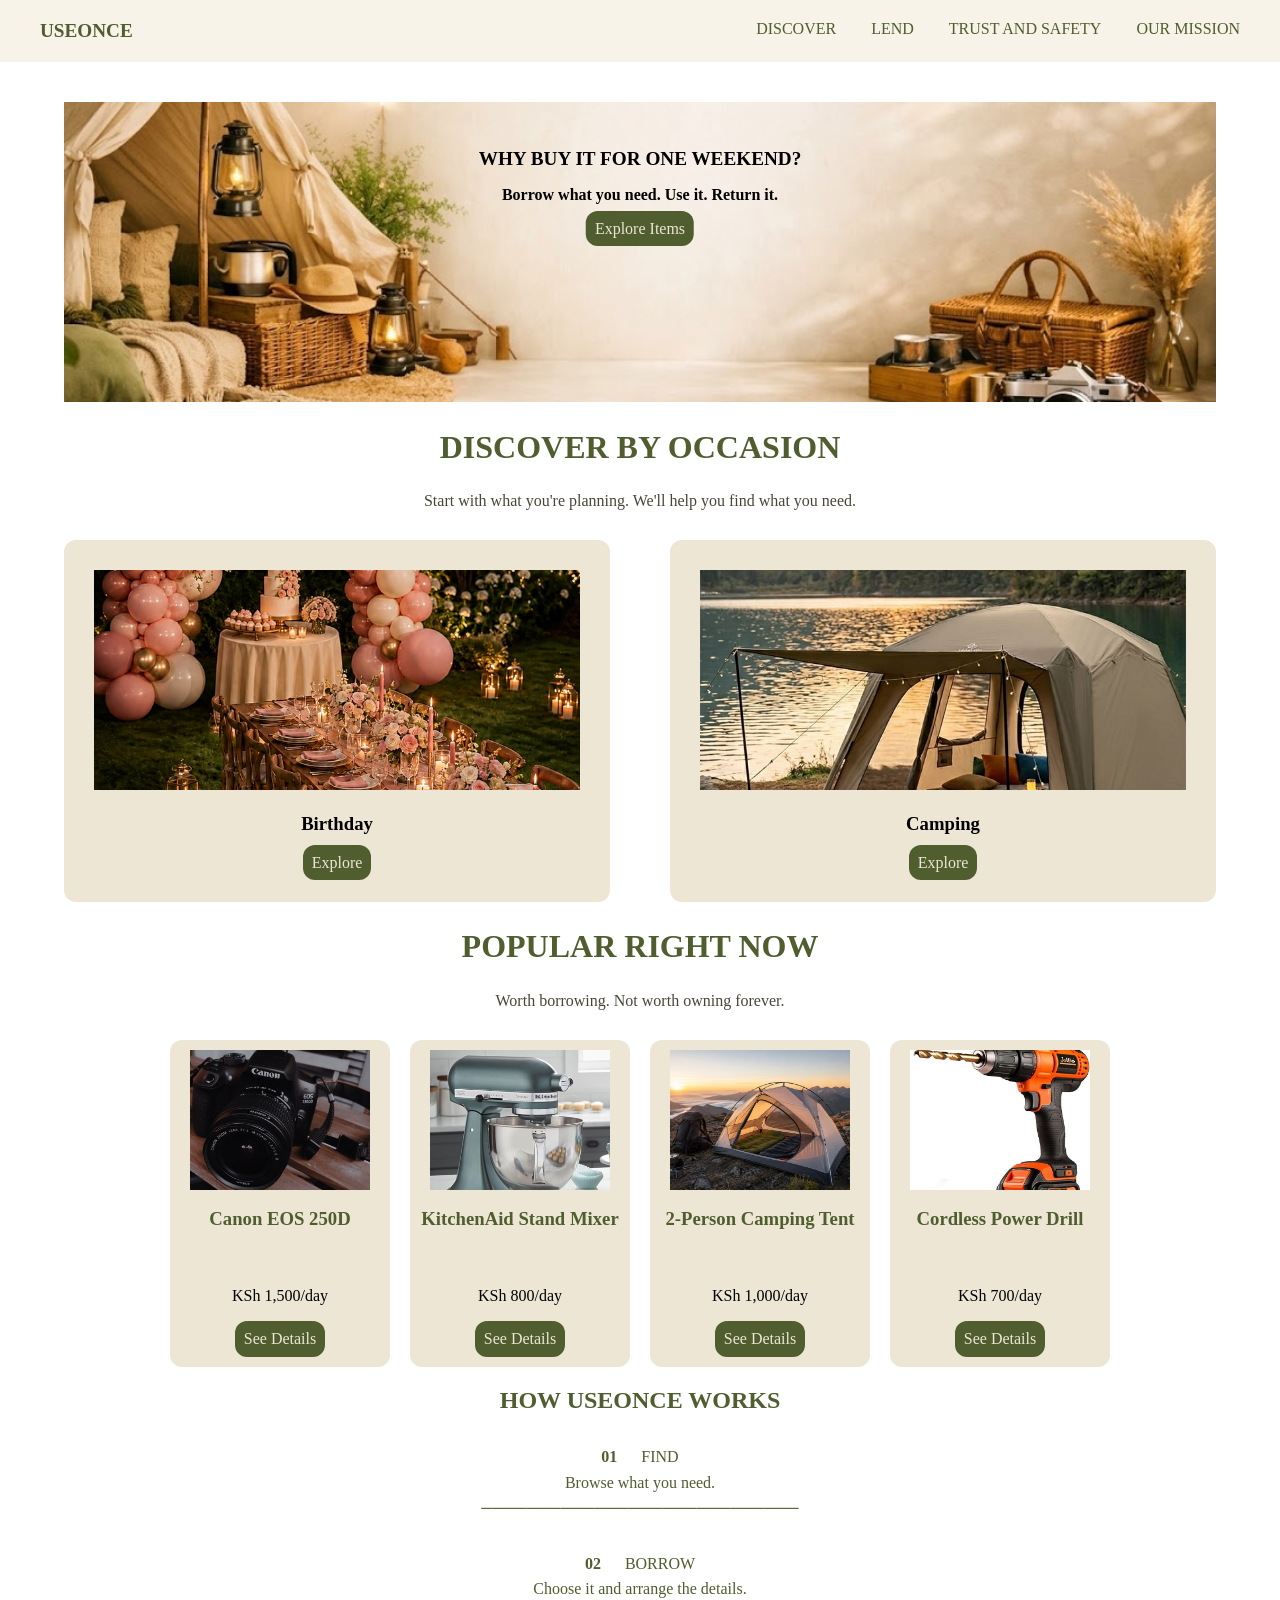
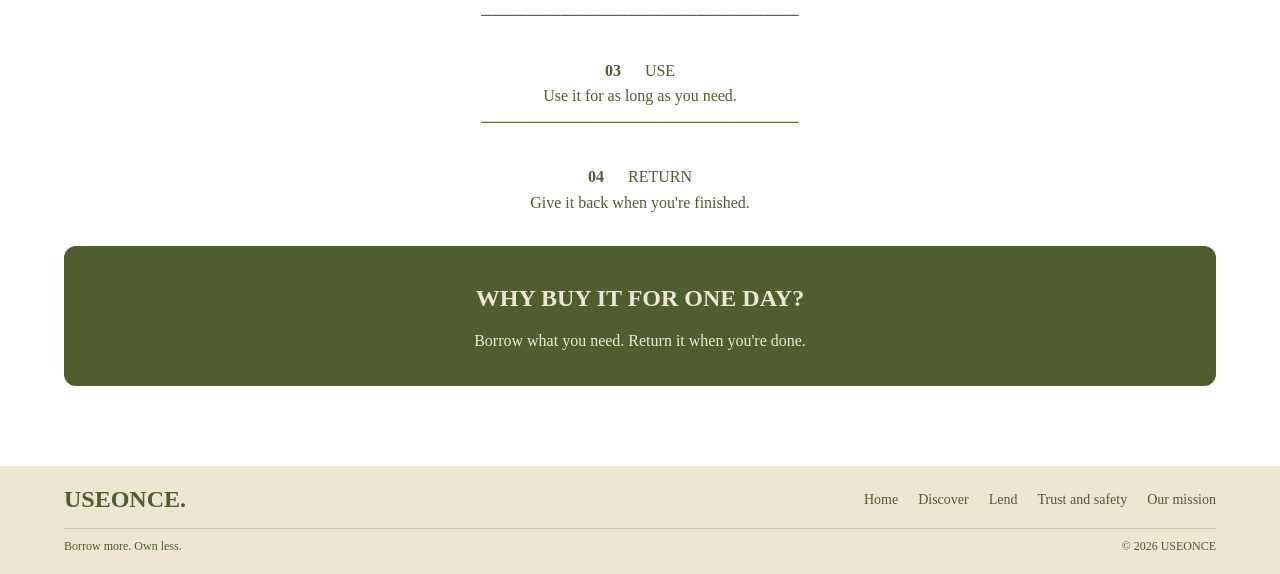
==== index.html @ 080c3a94 "Save my changes" ====
<!doctype html>
<html lang="en">
  <head>
    <meta charset="UTF-8" />
    <meta name="viewport" content="width=device-width, initial-scale=1.0" />
    <title>USEONCE</title>
    <link rel="stylesheet" href="style.css" />
  </head>

  <body>
    <header>
      <nav>
        <ul>
          <li class="useonce"><a href="index.html">USEONCE</a></li>
          <li><a href="explore.html">DISCOVER</a></li>
          <li><a href="list-item.html">LEND</a></li>
          <li><a href="Trust-and-safety.html">TRUST AND SAFETY</a></li>
          <li><a href="Our-mission.html">OUR MISSION</a></li>
        </ul>
      </nav>
    </header>

    <main>
      <section class="Hero">
        <img
          class="hero-image"
          src="images/final.jpg"
          alt="Items people can borrow instead of buying"
        />

        <div class="hero-content">
          <h2 class="imgone">WHY BUY IT FOR ONE WEEKEND?</h2>
          <p class="imgone">Borrow what you need. Use it. Return it.</p>
         <a class="jk" href="explore.html">Explore Items</a>
        </div>
      </section>

      <h2 class="h2">DISCOVER BY OCCASION</h2>
      <p class="p">
        Start with what you're planning. We'll help you find what you need.
      </p>

      <div class="occasions-grid">
        <div>
          <img src="images/birthday.jpg" alt="A birthday setup" />
          <h3>Birthday</h3>
          <a class="cv" href="item-details.html#celebration">Explore</a>
        </div>

        <div>
          <img src="images/camping.jpg" alt="Camping equipment" />
          <h3>Camping</h3>
         <a class="fg" href="item-details.html#outdoor">Explore</a>
        </div>
      </div>

      <section class="popular">
        <h2 class="h2">POPULAR RIGHT NOW</h2>
        <p class="p">Worth borrowing. Not worth owning forever.</p>

        <div class="popular-grid">
          <div class="popular-card">
            <img src="images/1.jpg" alt="A camera" />
            <h3>Canon EOS 250D</h3>
            <p class="price">KSh 1,500/day</p>
      
           <a class="q" href="item-details.html#canon">See Details</a>
          </div>

          <div class="popular-card">
            <img src="images/2.jpg" alt="A stand mixer" />
            <h3>KitchenAid Stand Mixer</h3>
            <p class="price">KSh 800/day</p>
           
           <a class="q" href="item-details.html#mixer"> See Details</a>
          </div>

          <div class="popular-card">
            <img src="images/3.jpg" alt="A camping tent" />
            <h3>2-Person Camping Tent</h3>
            <p class="price">KSh 1,000/day</p>
          
            <a class="q" href="item-details.html#tent">See Details</a>
          </div>

          <div class="popular-card">
            <img src="images/4.jpg" alt="A cordless power drill" />
            <h3>Cordless Power Drill</h3>
            <p class="price">KSh 700/day</p>
         
            <a class="q" href="item-details.html#drill">See Details</a>
          </div>
        </div>
      </section>

      <div class="howitworks">
        <h2>HOW USEONCE WORKS</h2>

        <p>
          <span>01</span> FIND<br />
          Browse what you need.<br />
          ────────────────────────────
        </p>

        <p>
          <span>02</span> BORROW<br />
          Choose it and arrange the details.<br />
          ────────────────────────────
        </p>

        <p>
          <span>03</span> USE<br />
          Use it for as long as you need.<br />
          ────────────────────────────
        </p>

        <p>
          <span>04</span> RETURN<br />
          Give it back when you're finished.
        </p>
      </div>

      <div class="CTA">
        <h2>WHY BUY IT FOR ONE DAY?</h2>
        <p>Borrow what you need. Return it when you're done.</p>
        
      </div>
    </main>

    <footer>
      <div class="footer-top">
        <h2>USEONCE.</h2>

        <nav>
          <a href="index.html">Home</a>
          <a href="explore.html">Discover</a>
          <a href="list-item.html">Lend</a>
          <a href="Trust-and-safety.html">Trust and safety</a>
          <a href="Our-mission.html">Our mission</a>
        </nav>
      </div>

      <div class="footer-bottom">
        <p>Borrow more. Own less.</p>
        <p>© 2026 USEONCE</p>
      </div>
    </footer>
  </body>
</html>
---- style.css ----
body {
  margin: 0;
}
ul {
  margin: 0;
  padding: 0;
  display: flex;
  gap: 35px;
  padding: 20px 40px;
  justify-content: center;
}
li {
  list-style: none;
  
}
.useonce {
  font-family: Georgia, "Times New Roman", Times, serif;
  font-weight: bold;
  font-size: larger;
  margin-right: auto;
}
.useonce a {
  color: #4f5d2f;
}
ul li a {
  text-decoration: none;
  color: #4f5d2f;
}
ul {
  background-color: #f7f3e8;
  border: #ede6d5;
}
.Hero {
  position: relative;
}
.hero-content {
  position: absolute;
  top: 30px;
  left: 50%;
  transform: translateX(-50%);
  text-align: center;
}
.hero-content h2 {
  font-size: larger;
  font-family: Georgia, "Times New Roman", Times, serif;
  text-align: center;
  color: #4f5d2f;
}
.hero-content p {
  color: #4a4538;
}
.hero-content button {
  background-color: #4f5d2f;
  color: #f7f3e8;
  padding: 10px;
  border-radius: 20px;
}
.hero-content button:hover {
  background-color: #3f4a25;
  transition: 0.3s;
}
.occasions-grid {
  display: grid;
  grid-template-columns: 1fr 1fr ;
  gap: 60px;
}
.occasions-grid div {
  background-color: #ede6d5;
  padding: 30px;
  text-align: center;
  border-radius: 12px;
}
.occasions-grid img {
  width: 100%;
  height: 220px;
  object-fit: cover;
}
.occasions-grid button {
  padding: 10px 18px;
  border-radius: 20px;
  background-color: #4f5d2f;
  color: #f7f3e8;
}
.h2 {
  color: #4f5d2f;
  font-family: Georgia, serif;
  font-size: 32px;
  text-align: center;
}
.p {
  color: #4a4538;
  font-size: 16px;
  margin-bottom: 30px;
  text-align: center;
}

.popular-card {
  width: 220px;
  height: auto;
  background-color: #ede6d5;
  border-radius: 12px;
  display: flex;
  flex-direction: column;
  align-items: center;
  padding: 10px;
}

.popular-card img {
  width: 180px;
  height: 140px;
  object-fit: cover;
  flex-shrink: 0;
}


.popular-grid {
  display: flex;
  flex-direction: row;
  align-items: center;
  gap: 20px;
}
.popular h3 {
  font-family: Georgia, "Times New Roman", Times, serif;
  font-weight: bold;
  color: #4f5d2f;
  text-align: center;
}
.price {
  text-align: center;
  color: brown;
}
.star {
  color: #4f5d2f;
  font-size: 14px;
  font-weight: bold;
  text-align: center;
}
.save {
  color: #4f5d2f;
  font-size: 18px;
  font-weight: bold;
  text-align: center;
}
.button {
  background-color: #4f5d2f;
  color: #f7f3e8;
  font-size: 16px;
  font-weight: bold;
  border: none;
  border-radius: 20px;
  padding: 8px 20px;
  text-align: center;
  margin-top: auto;
  margin-bottom: 15px;
}
.button {
  color: #ede6d5;
  text-decoration: none;
}
.button2 {
  background-color: #ede6d5;
  color: #4f5d2f;
  padding: 9px;
  border-radius: 12px;
  text-decoration: none;
}
button:hover {
  background-color: #3f4a25;
  transition: 0.3s;
}
.howitworks {
  text-align: center;
  color: #4f1622;
}
.howitworks span {
  margin-right: 20px;
  font-weight: bold;
}
.howitworks p {
  margin: 30px 0;
  line-height: 1.6;
}
.CTA {
  background-color: #4f1622;
  color: #ede6d5;
  width: 100%;
  text-align: center;
  border-radius: 12px;
  padding: 20px 20px;
}
.CTA button {
  background-color: #ede6d5;
  color: #4f1622;
  border-radius: 12px;
  padding: 10px 10px;
  border: 2px solid #ede6d5;
}
.CTA button:hover {
  background-color: #4f1622;
  color: #ede6d5;
  border: 2px solid #ede6d5;
}

footer {
  background-color: #ede6d5;
  color: #4f5d2f;
  padding: 20px 5%;
  margin-top: 40px;
}

.footer-top {
  display: flex;
  justify-content: space-between;
  align-items: center;
  gap: 20px;
}

.footer-top h2 {
  font-family: Georgia, serif;
  font-size: 24px;
  margin: 0;
}

.footer-top nav {
  display: flex;
  gap: 20px;
  flex-wrap: wrap;
}

.footer-top a {
  color: #4f5d2f;
  text-decoration: none;
  font-size: 14px;
  transition: color 0.3s ease;
}

.footer-top a:hover {
  color: #7a8750;
}

.footer-bottom {
  display: flex;
  justify-content: space-between;
  align-items: center;
  border-top: 1px solid #c8c4b3;
  margin-top: 15px;
  padding-top: 10px;
  gap: 10px;
}

.footer-bottom p {
  font-size: 12px;
  margin: 0;
}

.explore-navbar {
  display: flex;
  flex-direction: row;
  background-color: #ead5d9;
  color: #4f5d2f;
  padding: 0;
  text-decoration: none;
  justify-content: space-between;
  gap: 20px;
  padding-inline: 50px;
  padding-block: 20px;
}

.filter-row {
  display: flex;
  align-items: center;
  gap: 40px;
  margin-block: 20px;
}

.filter-row select {
  padding: 10px 14px;
  background-color: #ead5d9;
  color: #4f1622;
  border: 1px solid #4f5d2f;
  border-radius: 8px;
  font-family: inherit;
  cursor: pointer;
}

.filter-row select {
  padding: 10px 14px;
  background-color: #ead5d9;
  color: #4f1622;
  border: 1px solid #4f5d2f;
  border-radius: 8px;
  font-family: inherit;
  cursor: pointer;
}

.filter-row {
  display: flex;
  justify-content: center;
  align-items: center;
  gap: 40px;
  width: 100%;
  margin: 20px auto;
}

.filter-row select {
  margin: 0;
}

.grp {
  display: flex;
  gap: 15px;
}
.h1-explore {
  font-family: sans-serif;
  font-weight: bold;
  color: #4f1622;
  text-align: center;
}
.h3-explore {
  text-align: center;
}

.grid {
  display: grid;
  grid-template-columns: repeat(3, 1fr);
  gap: 24px;
  width: 90%;
}
.grid img {
  width: 100%;
  height: 240px;
  object-fit: cover;
}
.grid > div {
  background: rgba(248, 241, 242, 0.75);
  backdrop-filter: blur(12px);
  border: 1px solid rgba(190, 140, 150, 0.3);
  border-radius: 16px;
  padding: 12px;
}
.lend {
  display: grid;
  grid-template-columns: 1fr 1fr;
  align-items: center;
  gap: 40px;
}
.lend img {
  width: 100%;
  max-width: 100%;
  animation-name: float;
  animation-duration: 3s;
  animation-timing-function: ease-in-out;
  animation-iteration-count: infinite;
}
main {
  padding: 40px 60px;
}
main {
  width: 90%;
  max-width: 1400px;
  margin: 0 auto;
  padding: 40px 0;
}
.why-lend {
  text-align: center;
  padding-top: 60px;
  padding-bottom: 60px;
}
.why-lend h2 {
  font-family: Georgia, "Times New Roman", Times, serif;
  color: #4f5d2f;
}
.benefits {
  display: grid;
  grid-template-columns: 1fr 1fr 1fr;
  gap: 25px;
  margin-top: 35px;
}
.benefit-card {
  background-color: #ede6d5;
  padding: 30px;
  border-radius: 12px;
  transition:
    transform 0.3s ease,
    box-shadow 0.3s ease;
}
.benefit-card h3 {
  color: #4f5d2f;
}
.main {
  text-align: center;
}
.main h1 {
  color: #4f5d2f;
}
.main button {
  background-color: #4f5d2f;
  color: #ede6d5;
  padding: 9px;
  border-radius: 12px;
}
.main button:hover {
  background-color: #ede6d5;
  color: #4f5d2f;
}
@keyframes float {
  0% {
    transform: translateY(0);
  }
  50% {
    transform: translateY(-10px);
  }
  100% {
    transform: translateY(0);
  }
}
.benefit-card:hover {
  transform: translateY(-6px);
  box-shadow: 0 8px 20px rgba(0, 0, 0, 0.1);
}
.lendcta {
  background-color: #4f5d2f;
  color: #ede6d5;
  text-align: center;
  border-radius: 12px;
  margin-top: 40px;
  padding-bottom: 50px;
  padding-top: 50px;
}
.lendcta button {
  background-color: #ede6d5;
  color: #4f5d2f;
  border-radius: 12px;
  padding: 10px;
}
header {
  margin: 0;
  padding: 0;
}
.trust {
  display: flex;
}
.tns {
  font-family: Georgia, "Times New Roman", Times, serif;
  color: #4f5d2f;
  font-weight: bold;
  gap: 50px;
}
.tns-image {
  gap: 50px;
  margin-left: auto;
}
.para {
  width: 300px;
  margin: 0 auto;
  text-align: center;
}
.trust {
  border-bottom: 1px solid #d8d0bc;
  padding: 40px;
}
.intro {
  display: flex;
  grid-template-columns: 1fr 1fr;
  margin: 40px;
  gap: 50px;
}
.info {
  font-family: Georgia, "Times New Roman", Times, serif;
  color: #4f5d2f;
}
.intro img {
  width: 500px;
}
.intro {
  border-bottom: 1px solid #d8d0bc;
  padding: 40px 0;
}
.essential {
  display: flex;
  grid-template-columns: 1fr 1fr;
  border-bottom: 1px solid #d8d0bc;
  padding: 40px 0;
}
.essential img {
  width: 500px;
}
.ess {
  color: #4f5d2f;
}
.find img {
  width: 500px;
}
.find {
  display: flex;
  gap: 50px;
  font-family: Georgia, "Times New Roman", Times, serif;
  color: #4f5d2f;
}
.find {
  border-bottom: 1px solid #d8d0bc;
  padding: 40px 0;
}
.explore {
  font-family: Georgia, "Times New Roman", Times, serif;
  color: #4f5d2f;
  text-align: center;
}
.explore button {
  background-color: #4f5d2f;
  color: #ede6d5;
  padding: 15px;
  border-radius: 12px;
}
.kits {
  color: #4f5d2f;
}
.plans {
  display: flex;
  grid-template-columns: 1fr 1fr;
}
.kit1 img {
  width: 500px;
  height: 500px;
}
.kit2 img {
  width: 500px;
  height: 500px;
}
.kit1 {
  padding: 50px;
  color: #3f4a25;
}

.kit2 {
  padding: 50px;
  color: #3f4a25;
}
.kit1 a {
  color: #4f1622;
  font-weight: bolder;
  font-size: larger;
  text-decoration: none;
}
.kit2 a {
  color: #4f1622;
  font-weight: bolder;
  font-size: larger;
  text-decoration: none;
}
.kit1 a:hover {
  color: #7a8750;
}
.kit2 a:hover {
  color: #7a8750;
}
.birthday {
  display: flex;
}
.birthday img {
  width: 500px;
}
.bday-image {
  padding: 60px;
}
.bday {
  padding: 60px;
  color: #4f5d2f;
}
.bday-info {
  border: none;
  border-top: 1px solid #d8d0bc;
  margin: 20px 0;
}
.kit-items {
  display: grid;
  grid-template-columns: 1fr 1fr;
  gap: 12px;
}
.kit-card {
  padding: 20px;
  background-color: #ede6d5;
  border-radius: 12px;
  border-color: #4f5d2f;
}
.kit-card {
  border-bottom: 1px solid #4f5d2f;
  padding: 12px 0;
  text-align: center;
}
.s {
  text-align: center;
  color: #4f5d2f;
}
.s button {
  padding: 12px;
  background-color: #4f5d2f;
  color: #ede6d5;
  border-radius: 12px;
}
.s a {
  text-decoration: none;
  font-family: Georgia, "Times New Roman", Times, serif;
  font-weight: bolder;
  color: #4f5d2f;
}
.items {
  display: grid;
  grid-template-columns: 1fr 1fr;
  text-align: center;
  font-family: Georgia, "Times New Roman", Times, serif;
  font-weight: bolder;
  color: #4f5d2f;
}
.a {
  background-color: #ede6d5;
}
.b {
  background-color: #ede6d5;
}
.c {
  background-color: #ede6d5;
}
.d {
  background-color: #ede6d5;
}

.items img {
  width: 100%;
  height: 220px;
  object-fit: contain;
}

.a,
.b,
.c,
.d {
  background-color: #ede6d5;
  padding: 20px;
  border-radius: 12px;
  border: 1px solid #d8d0bc;
}
.items {
  margin: 60px;
  gap: 20px;
}
.a a {
  text-decoration: none;
  font-weight: bolder;
  color: #4f1622;
}
.b a {
  text-decoration: none;
  font-weight: bolder;
  color: #4f1622;
}
.c a {
  text-decoration: none;
  font-weight: bolder;
  color: #4f1622;
}
.d a {
  text-decoration: none;
  font-weight: bolder;
  color: #4f1622;
}
.plans img {
  width: 100%;
  height: 220px;
  object-fit: contain;
}
.plans {
  gap: 100px;
}

.plans {
  display: grid;
  grid-template-columns: 1fr 1fr;
  gap: 25px;
  text-align: center;
}

.plans img {
  width: 100%;
  height: 250px;
  object-fit: contain;
}

.kit1,
.kit2 {
  background-color: #ede6d5;
  padding: 20px;
  border-radius: 12px;
  border: 1px solid #d8d0bc;
}
.item-grid {
  display: grid;
  grid-template-columns: 1fr;
  gap: 20px;
}

.canon,
.mixer,
.tent,
.drill {
  display: flex;
  align-items: center;
  gap: 10px;
  background-color: #ede6d5;
  padding: 15px;
}

.mixer,
.drill {
  flex-direction: row-reverse;
}

.item-grid img {
  width: 40%;
  height: 150px;
  object-fit: contain;
}
.tick {
  text-align: center;
  color: #4f5d2f;
  padding: 60px;
}
.fa-check {
  font-size: 40px;
}
.cardd {
  background-color: beige;
  text-align: center;
  color: #4f5d2f;
  padding: 12px;
  border-radius: 12px;
}
.back {
  padding: 25px;
  text-align: center;
  font-family: Georgia, "Times New Roman", Times, serif;
  font-weight: bolder;
}
.back a {
  text-decoration: none;
  color: #4f5d2f;
}
.mission {
  background-color: #e8e9d9;
  border-radius: 15px;
  padding: 40px 30px;
  text-align: center;
  color: #3f4a25;
}
.pics {
  display: flex;
  align-items: center;
  gap: 20px;
  margin: 25px 0;
}

.pics img {
  width: 100%;
  height: 220px;
  object-fit: cover;
  border-radius: 12px;
  flex: 1;
}
.r {
  text-align: center;
  color: #4f5d2f;
}
.story {
  padding: 12px;
  font-size: larger;
  font-family: Georgia, "Times New Roman", Times, serif;
  color: #4f5d2f;
  text-align: center;
  font-weight: bolder;
} .form {text-align: center; color: #4f5d2f;}
.form-container {max-width: 700px; background-color: #F5F0E5; padding: 30px; border: 1px solid #D8D0BC; border-radius: 16px; justify-content: center; width: 100%; margin: 30px auto;} 

.form-group {
  display: flex;
  flex-direction: column;
  gap: 8px;
  margin-bottom: 22px;
}
.form-group label {
  color: #4F5D2F;
}

* {
  box-sizing: border-box;
}

img {
  max-width: 100%;
  height: auto;
}

@media (max-width: 768px) {
  body {
    padding: 10px;
  }
}
.imgone {font-weight: bolder; padding: 0; color: black; }
.imgone {
  color: black !important;
}
.howitworks {color: #4F5D2F;}
.price {color: black;}
.CTA {background-color: #4f5d2f;}

.popular-grid {
  display: grid;
  grid-template-columns: repeat(4, 220px);
  justify-content: center;
  gap: 20px;
  align-items: stretch;
}

.popular-card {
  width: 220px;
  box-sizing: border-box;
  height: 100%;
}

.popular-card h3 {
  min-height: 44px;
  text-align: center;
}

.popular-card .button {
  margin-top: auto;
}
.occasions-grid {justify-content: center;}
.jk {text-decoration: none; background-color: #4f5d2f; color: #ede6d5; padding: 9px; border-radius: 12px;}
.cv {text-decoration: none; background-color: #4f5d2f; color: #ede6d5; padding: 9px; border-radius: 12px;}
.fg {text-decoration: none; background-color: #4f5d2f; color: #ede6d5; padding: 9px; border-radius: 12px;}
.q {text-decoration: none; background-color: #4F5D2F; color:#ede6d5 ; padding: 9px; border-radius: 12px;}
```css
@media (max-width: 768px) {
  main {
    width: 100%;
  }

  .popular-grid {
    grid-template-columns: 1fr 1fr;
    gap: 12px;
  }

  .popular-card {
    width: 100%;
  }

  .occasions-grid,
  .benefits,
  .plans,
  .items,
  .kit-items {
    grid-template-columns: 1fr;
  }

  .lend,
  .intro,
  .essential,
  .find,
  .birthday {
    flex-direction: column;
  }

  .intro img,
  .essential img,
  .find img,
  .kit1 img,
  .kit2 img,
  .birthday img {
    width: 100%;
  }

  .kit1,
  .kit2 {
    padding: 15px;
  }

  .items {
    margin: 15px 0;
  }

  .footer-top,
  .footer-bottom {
    flex-direction: column;
    align-items: flex-start;
  }

  ul,
  .explore-navbar {
    flex-wrap: wrap;
    justify-content: center;
    gap: 12px;
    padding: 15px 10px;
  }

  .useonce {
    width: 100%;
    text-align: center;
    margin-right: 0;
  }

  .Hero img {
    width: 100%;
    height: 300px;
    object-fit: cover;
  }

  .hero-content {
    top: 50%;
    left: 50%;
    width: 90%;
    transform: translate(-50%, -50%);
  }

  .hero-content h2 {
    font-size: 22px;
  }

  .hero-content p {
    font-size: 14px;
  }

  .hero-content button {
    padding: 8px 12px;
  }
}
.hero-image { width: 100%;
  height: 300px;
  object-fit: cover;
  display: block;
object-fit: contain;}

@media (max-width: 768px) {
  main {
    width: 100%;
  }

  .popular-grid {
    grid-template-columns: 1fr 1fr;
    gap: 12px;
  }

  .popular-card {
    width: 100%;
  }

  .occasions-grid,
  .benefits,
  .plans,
  .items,
  .kit-items {
    grid-template-columns: 1fr;
  }

  .lend,
  .intro,
  .essential,
  .find,
  .birthday {
    flex-direction: column;
  }

  .intro img,
  .essential img,
  .find img,
  .kit1 img,
  .kit2 img,
  .birthday img {
    width: 100%;
  }

  .kit1,
  .kit2 {
    padding: 15px;
  }

  .items {
    margin: 15px 0;
  }

  .footer-top,
  .footer-bottom {
    flex-direction: column;
    align-items: flex-start;
  }

  ul,
  .explore-navbar {
    flex-wrap: wrap;
    justify-content: center;
    gap: 12px;
    padding: 15px 10px;
  }

  .useonce {
    width: 100%;
    text-align: center;
    margin-right: 0;
  }

  .Hero img {
    width: 100%;
    height: 300px;
    object-fit: cover;
  }

  .hero-content {
    top: 50%;
    left: 50%;
    width: 90%;
    transform: translate(-50%, -50%);
  }

  .hero-content h2 {
    font-size: 22px;
  }

  .hero-content p {
    font-size: 14px;
  }

  .hero-content button {
    padding: 8px 12px;
  } .Hero img {
  height: 300px;
}
} .Hero img {
  width: 100%;
  height: 300px;
  object-fit: cover;
  display: block;
}
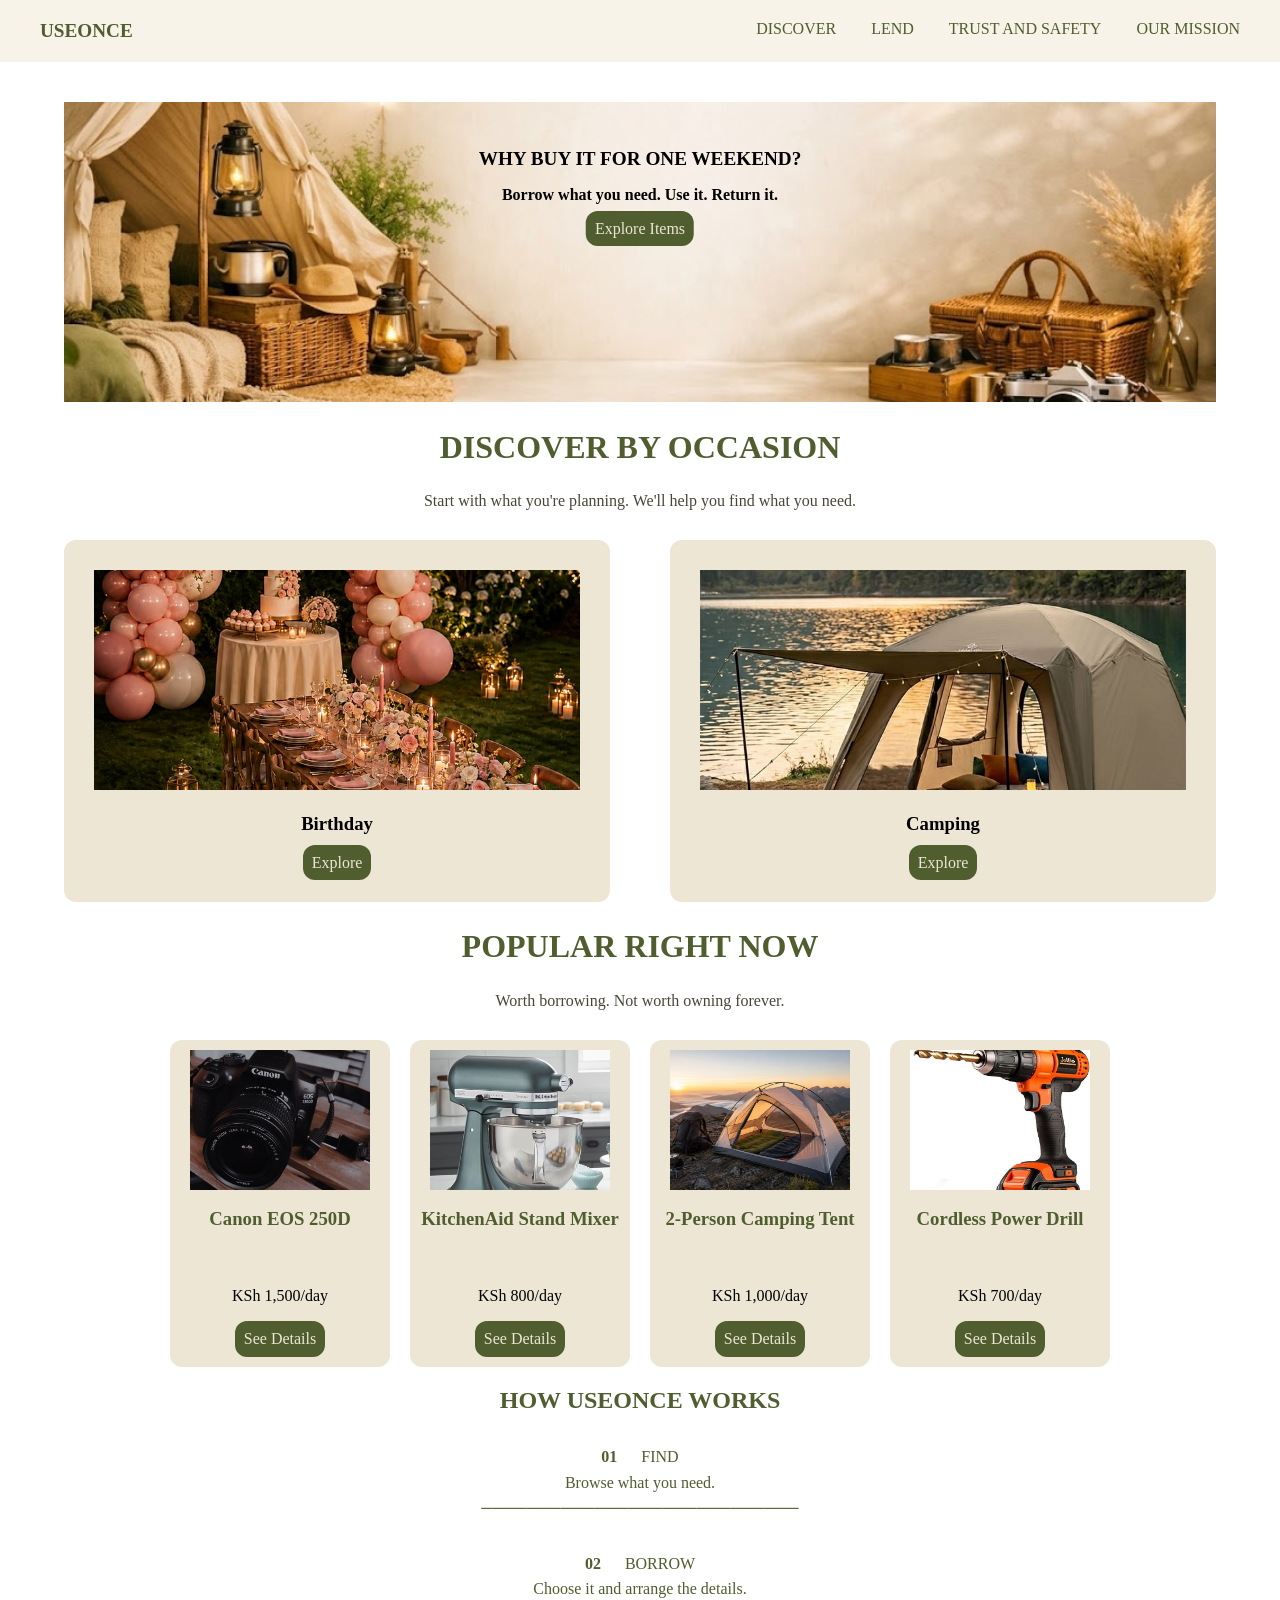
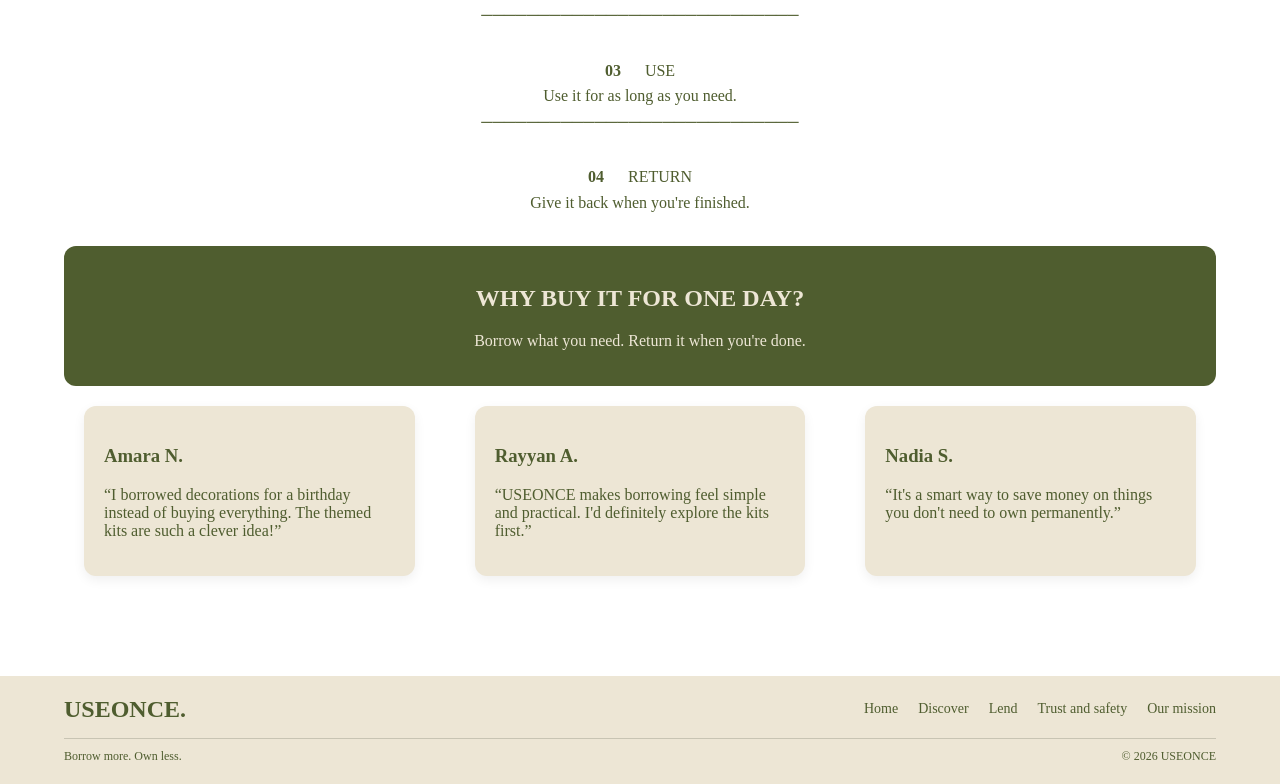
==== commit 9ce166bf: "Add my testimonials" ====
--- a/index.html
+++ b/index.html
@@ -1,4 +1,3 @@
-
 <!doctype html>
 <html lang="en">
   <head>
@@ -32,7 +31,7 @@
         <div class="hero-content">
           <h2 class="imgone">WHY BUY IT FOR ONE WEEKEND?</h2>
           <p class="imgone">Borrow what you need. Use it. Return it.</p>
-         <a class="jk" href="explore.html">Explore Items</a>
+          <a class="jk" href="explore.html">Explore Items</a>
         </div>
       </section>
 
@@ -51,7 +50,7 @@
         <div>
           <img src="images/camping.jpg" alt="Camping equipment" />
           <h3>Camping</h3>
-         <a class="fg" href="item-details.html#outdoor">Explore</a>
+          <a class="fg" href="item-details.html#outdoor">Explore</a>
         </div>
       </div>
 
@@ -64,23 +63,23 @@
             <img src="images/1.jpg" alt="A camera" />
             <h3>Canon EOS 250D</h3>
             <p class="price">KSh 1,500/day</p>
-      
-           <a class="q" href="item-details.html#canon">See Details</a>
+
+            <a class="q" href="item-details.html#canon">See Details</a>
           </div>
 
           <div class="popular-card">
             <img src="images/2.jpg" alt="A stand mixer" />
             <h3>KitchenAid Stand Mixer</h3>
             <p class="price">KSh 800/day</p>
-           
-           <a class="q" href="item-details.html#mixer"> See Details</a>
+
+            <a class="q" href="item-details.html#mixer"> See Details</a>
           </div>
 
           <div class="popular-card">
             <img src="images/3.jpg" alt="A camping tent" />
             <h3>2-Person Camping Tent</h3>
             <p class="price">KSh 1,000/day</p>
-          
+
             <a class="q" href="item-details.html#tent">See Details</a>
           </div>
 
@@ -88,7 +87,7 @@
             <img src="images/4.jpg" alt="A cordless power drill" />
             <h3>Cordless Power Drill</h3>
             <p class="price">KSh 700/day</p>
-         
+
             <a class="q" href="item-details.html#drill">See Details</a>
           </div>
         </div>
@@ -124,7 +123,30 @@
       <div class="CTA">
         <h2>WHY BUY IT FOR ONE DAY?</h2>
         <p>Borrow what you need. Return it when you're done.</p>
-        
+      </div>
+
+      <div class="testimonials">
+        <div>
+          <h3>Amara N.</h3>
+          <p>
+            “I borrowed decorations for a birthday instead of buying everything.
+            The themed kits are such a clever idea!”
+          </p>
+        </div>
+        <div>
+          <h3>Rayyan A.</h3>
+          <p>
+            “USEONCE makes borrowing feel simple and practical. I'd definitely
+            explore the kits first.”
+          </p>
+        </div>
+        <div>
+          <h3>Nadia S.</h3>
+          <p>
+            “It's a smart way to save money on things you don't need to own
+            permanently.”
+          </p>
+        </div>
       </div>
     </main>
 
--- a/style.css
+++ b/style.css
@@ -11,7 +11,6 @@
 }
 li {
   list-style: none;
-  
 }
 .useonce {
   font-family: Georgia, "Times New Roman", Times, serif;
@@ -61,7 +60,7 @@
 }
 .occasions-grid {
   display: grid;
-  grid-template-columns: 1fr 1fr ;
+  grid-template-columns: 1fr 1fr;
   gap: 60px;
 }
 .occasions-grid div {
@@ -111,7 +110,6 @@
   object-fit: cover;
   flex-shrink: 0;
 }
-
 
 .popular-grid {
   display: flex;
@@ -777,8 +775,21 @@
   color: #4f5d2f;
   text-align: center;
   font-weight: bolder;
-} .form {text-align: center; color: #4f5d2f;}
-.form-container {max-width: 700px; background-color: #F5F0E5; padding: 30px; border: 1px solid #D8D0BC; border-radius: 16px; justify-content: center; width: 100%; margin: 30px auto;} 
+}
+.form {
+  text-align: center;
+  color: #4f5d2f;
+}
+.form-container {
+  max-width: 700px;
+  background-color: #f5f0e5;
+  padding: 30px;
+  border: 1px solid #d8d0bc;
+  border-radius: 16px;
+  justify-content: center;
+  width: 100%;
+  margin: 30px auto;
+}
 
 .form-group {
   display: flex;
@@ -787,7 +798,7 @@
   margin-bottom: 22px;
 }
 .form-group label {
-  color: #4F5D2F;
+  color: #4f5d2f;
 }
 
 * {
@@ -804,13 +815,23 @@
     padding: 10px;
   }
 }
-.imgone {font-weight: bolder; padding: 0; color: black; }
+.imgone {
+  font-weight: bolder;
+  padding: 0;
+  color: black;
+}
 .imgone {
   color: black !important;
 }
-.howitworks {color: #4F5D2F;}
-.price {color: black;}
-.CTA {background-color: #4f5d2f;}
+.howitworks {
+  color: #4f5d2f;
+}
+.price {
+  color: black;
+}
+.CTA {
+  background-color: #4f5d2f;
+}
 
 .popular-grid {
   display: grid;
@@ -834,13 +855,38 @@
 .popular-card .button {
   margin-top: auto;
 }
-.occasions-grid {justify-content: center;}
-.jk {text-decoration: none; background-color: #4f5d2f; color: #ede6d5; padding: 9px; border-radius: 12px;}
-.cv {text-decoration: none; background-color: #4f5d2f; color: #ede6d5; padding: 9px; border-radius: 12px;}
-.fg {text-decoration: none; background-color: #4f5d2f; color: #ede6d5; padding: 9px; border-radius: 12px;}
-.q {text-decoration: none; background-color: #4F5D2F; color:#ede6d5 ; padding: 9px; border-radius: 12px;}
-```css
-@media (max-width: 768px) {
+.occasions-grid {
+  justify-content: center;
+}
+.jk {
+  text-decoration: none;
+  background-color: #4f5d2f;
+  color: #ede6d5;
+  padding: 9px;
+  border-radius: 12px;
+}
+.cv {
+  text-decoration: none;
+  background-color: #4f5d2f;
+  color: #ede6d5;
+  padding: 9px;
+  border-radius: 12px;
+}
+.fg {
+  text-decoration: none;
+  background-color: #4f5d2f;
+  color: #ede6d5;
+  padding: 9px;
+  border-radius: 12px;
+}
+.q {
+  text-decoration: none;
+  background-color: #4f5d2f;
+  color: #ede6d5;
+  padding: 9px;
+  border-radius: 12px;
+}
+```css @media (max-width: 768px) {
   main {
     width: 100%;
   }
@@ -933,11 +979,12 @@
     padding: 8px 12px;
   }
 }
-.hero-image { width: 100%;
-  height: 300px;
+.hero-image {
+  width: 100%;
+  height: 620px;
   object-fit: cover;
-  display: block;
-object-fit: contain;}
+  object-position: center;
+}
 
 @media (max-width: 768px) {
   main {
@@ -1030,12 +1077,45 @@
 
   .hero-content button {
     padding: 8px 12px;
-  } .Hero img {
-  height: 300px;
-}
-} .Hero img {
+  }
+  .Hero img {
+    height: 300px;
+  }
+}
+.Hero img {
   width: 100%;
   height: 300px;
   object-fit: cover;
   display: block;
 }
+.Search-bar {
+  display: flex;
+  gap: 10px;
+}
+.Search-bar input {
+  padding: 12px;
+  border-radius: 10px;
+}
+.Search-bar button {
+  background-color: #4f5d2f;
+  color: #c8c4b3;
+  font-weight: bolder;
+  padding: 12px;
+  border-radius: 10px;
+}
+.testimonials {
+  display: flex;
+  gap: 20px;
+  flex-wrap: wrap;
+}
+.testimonials div {
+  flex: 1;
+  padding: 20px;
+  min-width: 200px;
+  background-color: #ede6d5;
+  color: #4f5d2f;
+  margin: 20px;
+  border-radius: 12px;
+  box-shadow: 0 4px 12px #00000010;
+}
+.testimonials div:hover {transform: translateY(-5px); transition: 0.3s ease;}
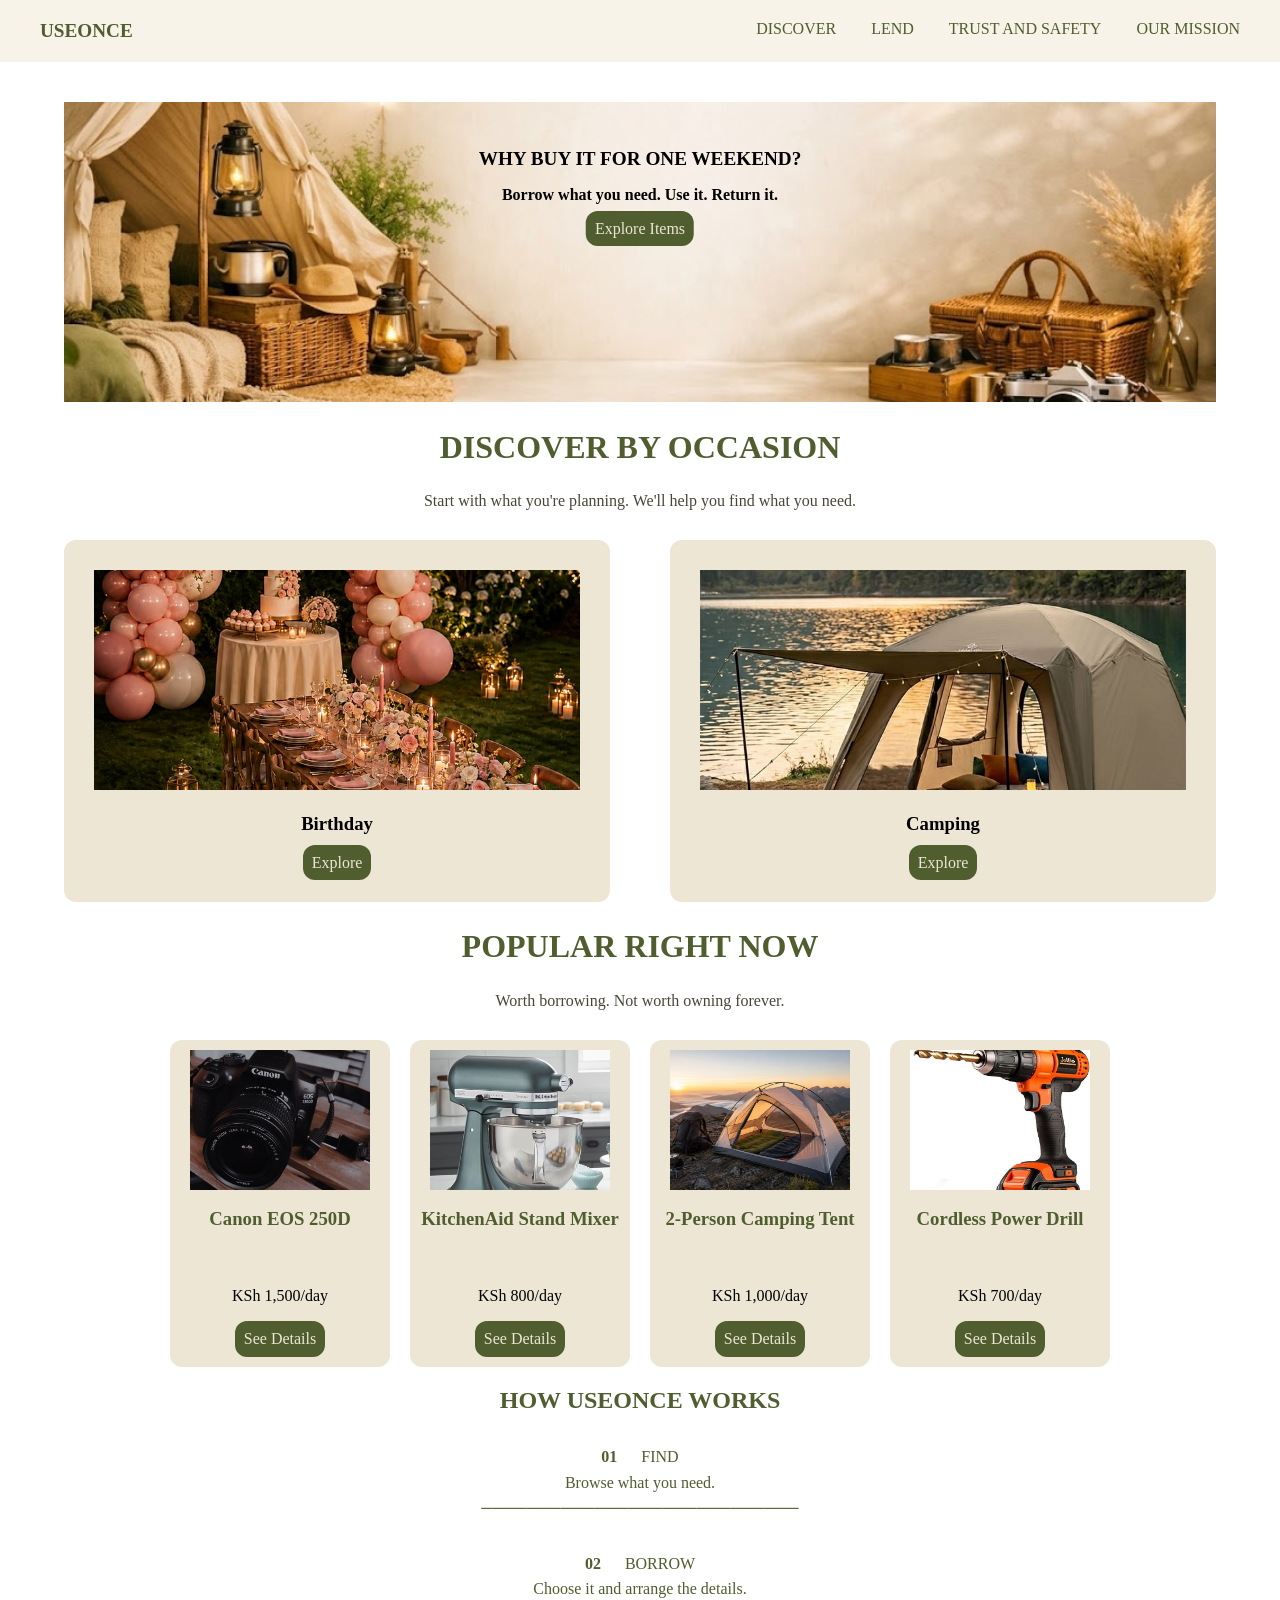
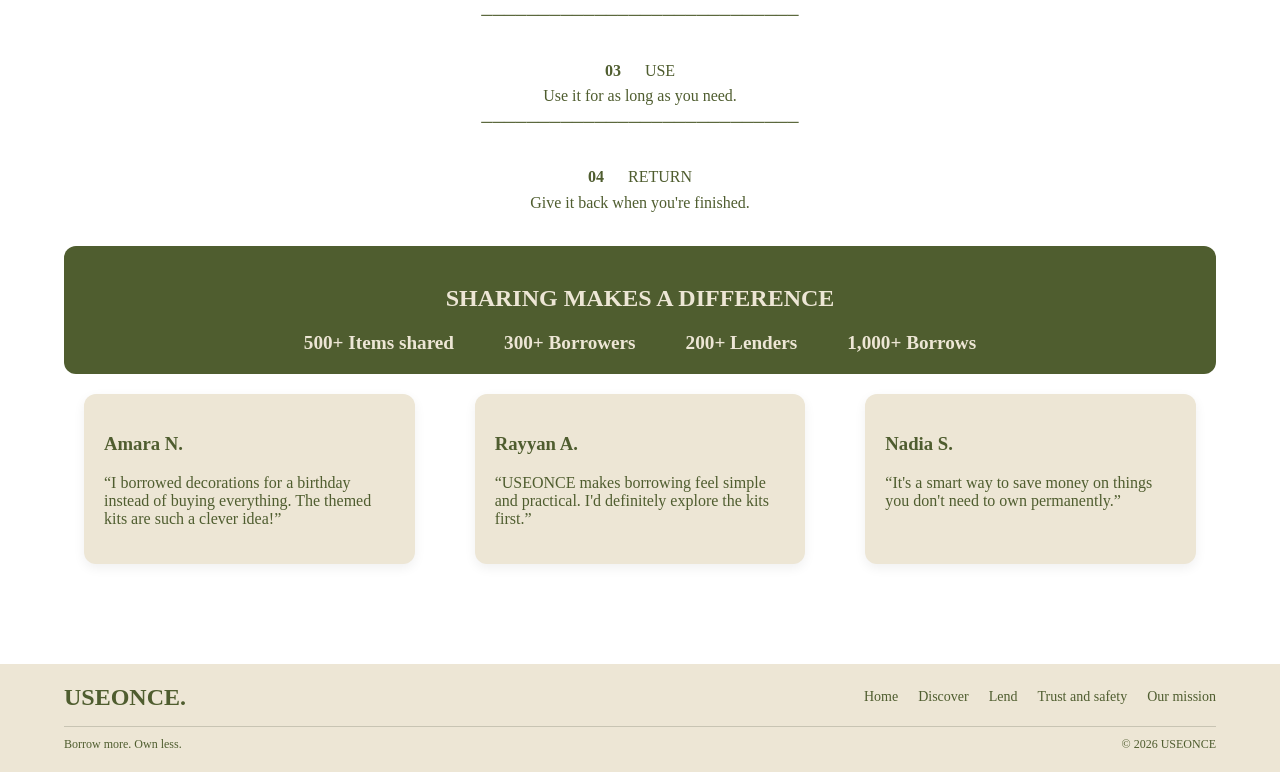
==== commit edd55ea0: "Add my stats" ====
--- a/index.html
+++ b/index.html
@@ -121,8 +121,11 @@
       </div>
 
       <div class="CTA">
-        <h2>WHY BUY IT FOR ONE DAY?</h2>
-        <p>Borrow what you need. Return it when you're done.</p>
+        <h2>SHARING MAKES A DIFFERENCE</h2> <div class="stats"> <div>500+
+Items shared</div><div>300+
+Borrowers</div><div>200+
+Lenders</div><div>1,000+
+Borrows</div></div>
       </div>
 
       <div class="testimonials">
--- a/style.css
+++ b/style.css
@@ -1107,6 +1107,7 @@
   display: flex;
   gap: 20px;
   flex-wrap: wrap;
+
 }
 .testimonials div {
   flex: 1;
@@ -1118,4 +1119,5 @@
   border-radius: 12px;
   box-shadow: 0 4px 12px #00000010;
 }
-.testimonials div:hover {transform: translateY(-5px); transition: 0.3s ease;}+.testimonials div:hover {transform: translateY(-5px); transition: 0.3s ease;}
+.stats {display: flex; gap: 50px; font-weight: bolder; font-size: larger; text-align: center; justify-content: center;}
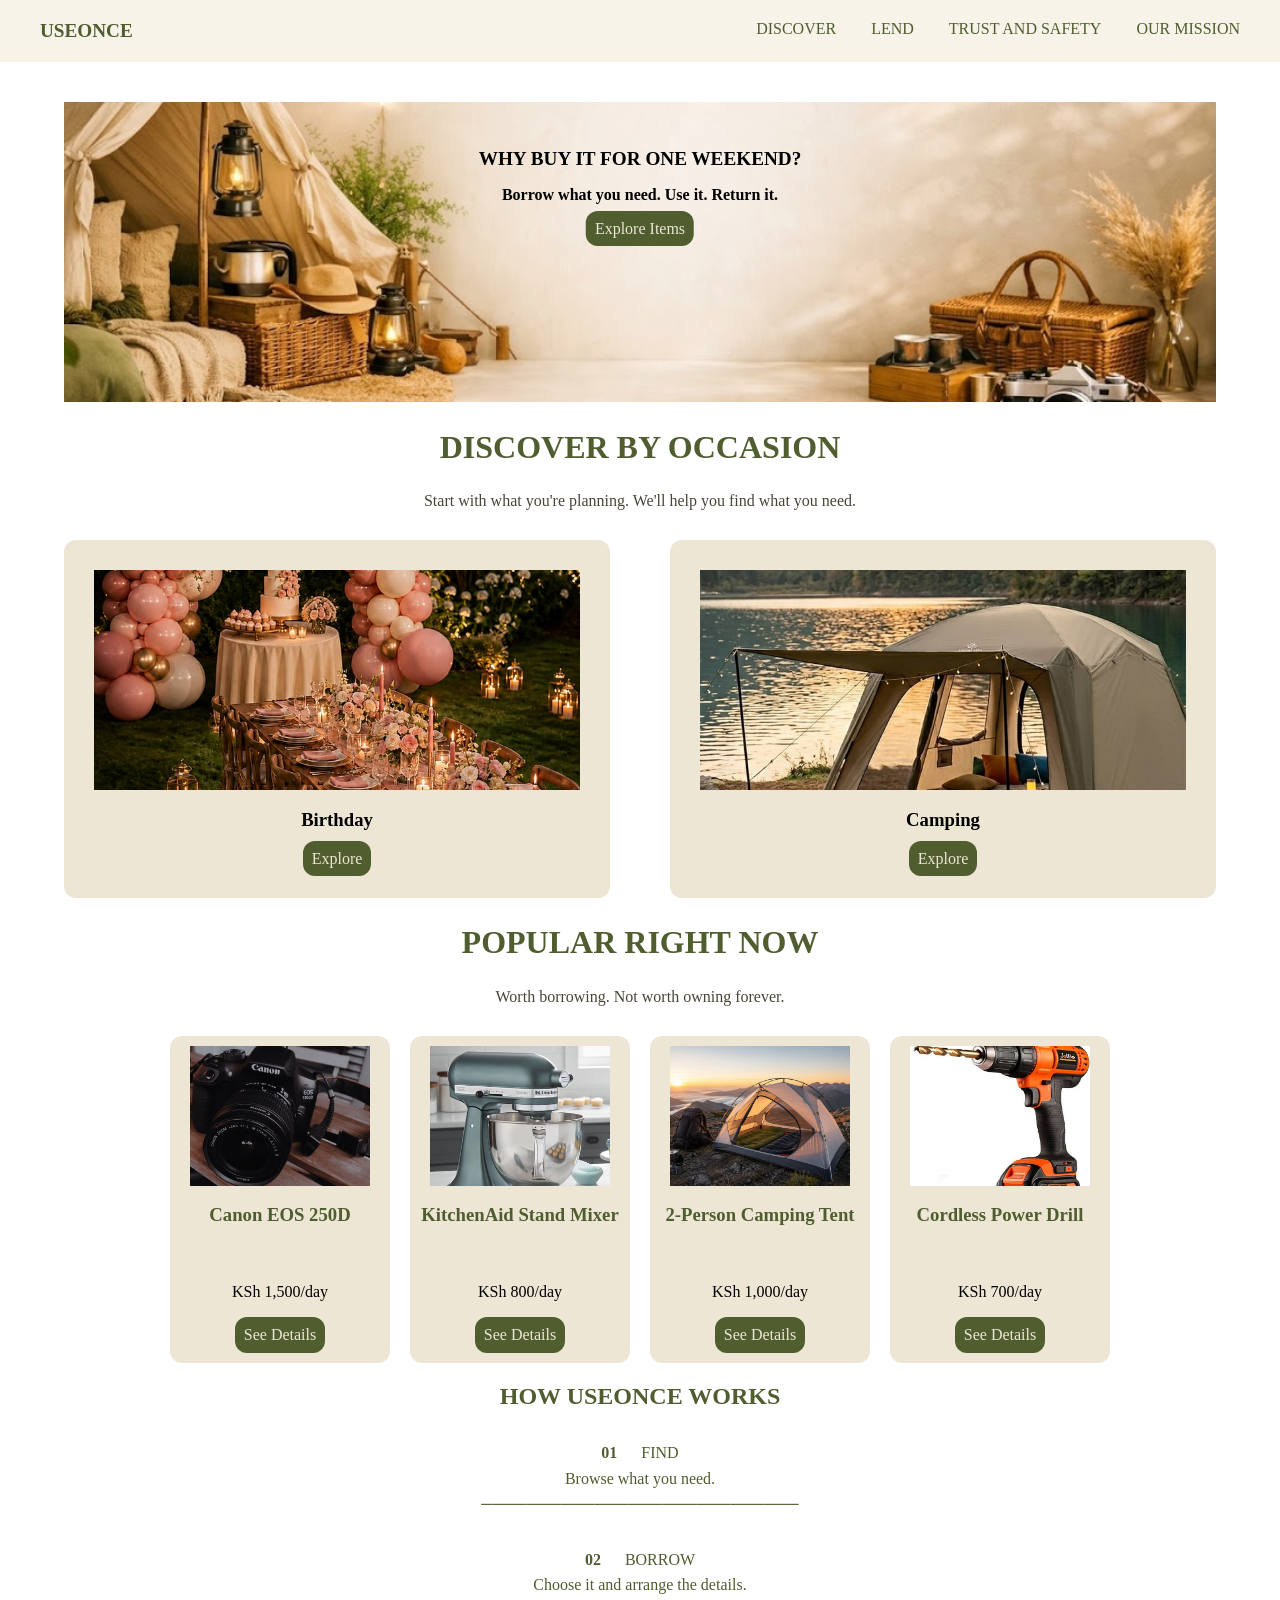
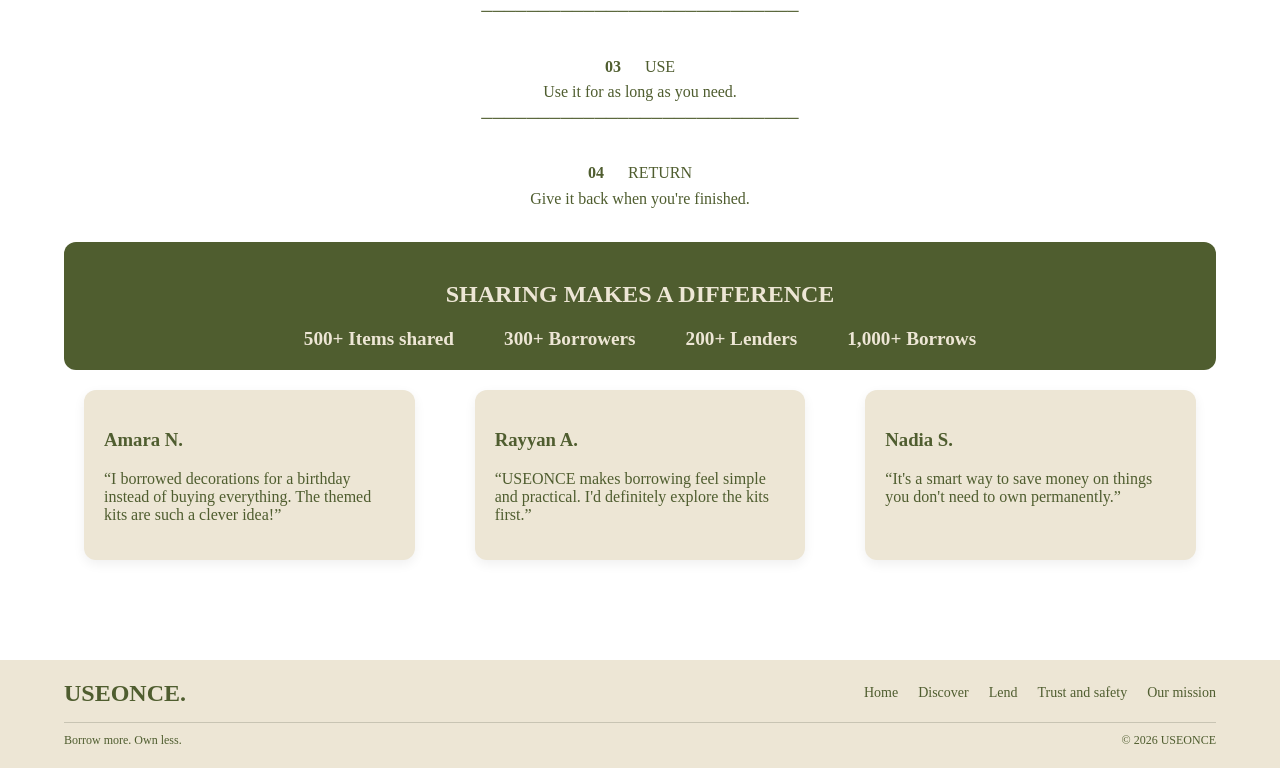
==== commit 2e63e53c: "Add my edits to item cards" ====
--- a/index.html
+++ b/index.html
@@ -42,6 +42,7 @@
 
       <div class="occasions-grid">
         <div>
+          
           <img src="images/birthday.jpg" alt="A birthday setup" />
           <h3>Birthday</h3>
           <a class="cv" href="item-details.html#celebration">Explore</a>
--- a/style.css
+++ b/style.css
@@ -9,6 +9,7 @@
   padding: 20px 40px;
   justify-content: center;
 }
+img {width: 100%; object-fit: cover; display: block;}
 li {
   list-style: none;
 }
@@ -691,10 +692,15 @@
   border-radius: 12px;
   border: 1px solid #d8d0bc;
 }
-.item-grid {
-  display: grid;
-  grid-template-columns: 1fr;
-  gap: 20px;
+.item-grid{
+  
+ display:flex;
+ flex-wrap: wrap;
+  
+  
+ 
+  justify-content: center;
+  align-items: center;
 }
 
 .canon,
@@ -702,9 +708,9 @@
 .tent,
 .drill {
   display: flex;
-  align-items: center;
+  background-color: #7a8750;
   gap: 10px;
-  background-color: #ede6d5;
+  
   padding: 15px;
 }
 
@@ -713,11 +719,36 @@
   flex-direction: row-reverse;
 }
 
-.item-grid img {
-  width: 40%;
-  height: 150px;
-  object-fit: contain;
-}
+.item-grid {
+  display: grid;
+  grid-template-columns: repeat(2, 1fr);
+  gap: 20px;
+}
+
+.card-items {
+  background-color: #e8e9d9;
+  padding: 12px;
+  border-radius: 12px;
+  display: flex;
+  flex-direction: column;
+  align-items: center;
+  justify-content: space-between;
+  height: 550px;  
+  box-sizing: border-box;
+}
+
+.card-items img {
+  width: 100%;
+  height: 200px;   
+  object-fit: cover; 
+  display: block;
+  border-radius: 8px;
+}
+
+
+
+
+
 .tick {
   text-align: center;
   color: #4f5d2f;
@@ -1107,7 +1138,6 @@
   display: flex;
   gap: 20px;
   flex-wrap: wrap;
-
 }
 .testimonials div {
   flex: 1;
@@ -1119,5 +1149,32 @@
   border-radius: 12px;
   box-shadow: 0 4px 12px #00000010;
 }
-.testimonials div:hover {transform: translateY(-5px); transition: 0.3s ease;}
-.stats {display: flex; gap: 50px; font-weight: bolder; font-size: larger; text-align: center; justify-content: center;}+.testimonials div:hover {
+  transform: translateY(-5px);
+  transition: 0.3s ease;
+}
+.stats {
+  display: flex;
+  gap: 50px;
+  font-weight: bolder;
+  font-size: larger;
+  text-align: center;
+  justify-content: center;
+}
+.item-detail {
+  font-style: italic;
+  color: black;
+  font-weight: bolder;
+}
+.each-item-details {
+  font-style: italic;
+  color: #4f5d2f;
+  font-weight: bolder;
+}
+.borrow-button {
+  background-color: white;
+  display: inline-block;
+  padding: 13px 24px;
+  border: #3f4a25;
+  border-radius: 12px;
+}
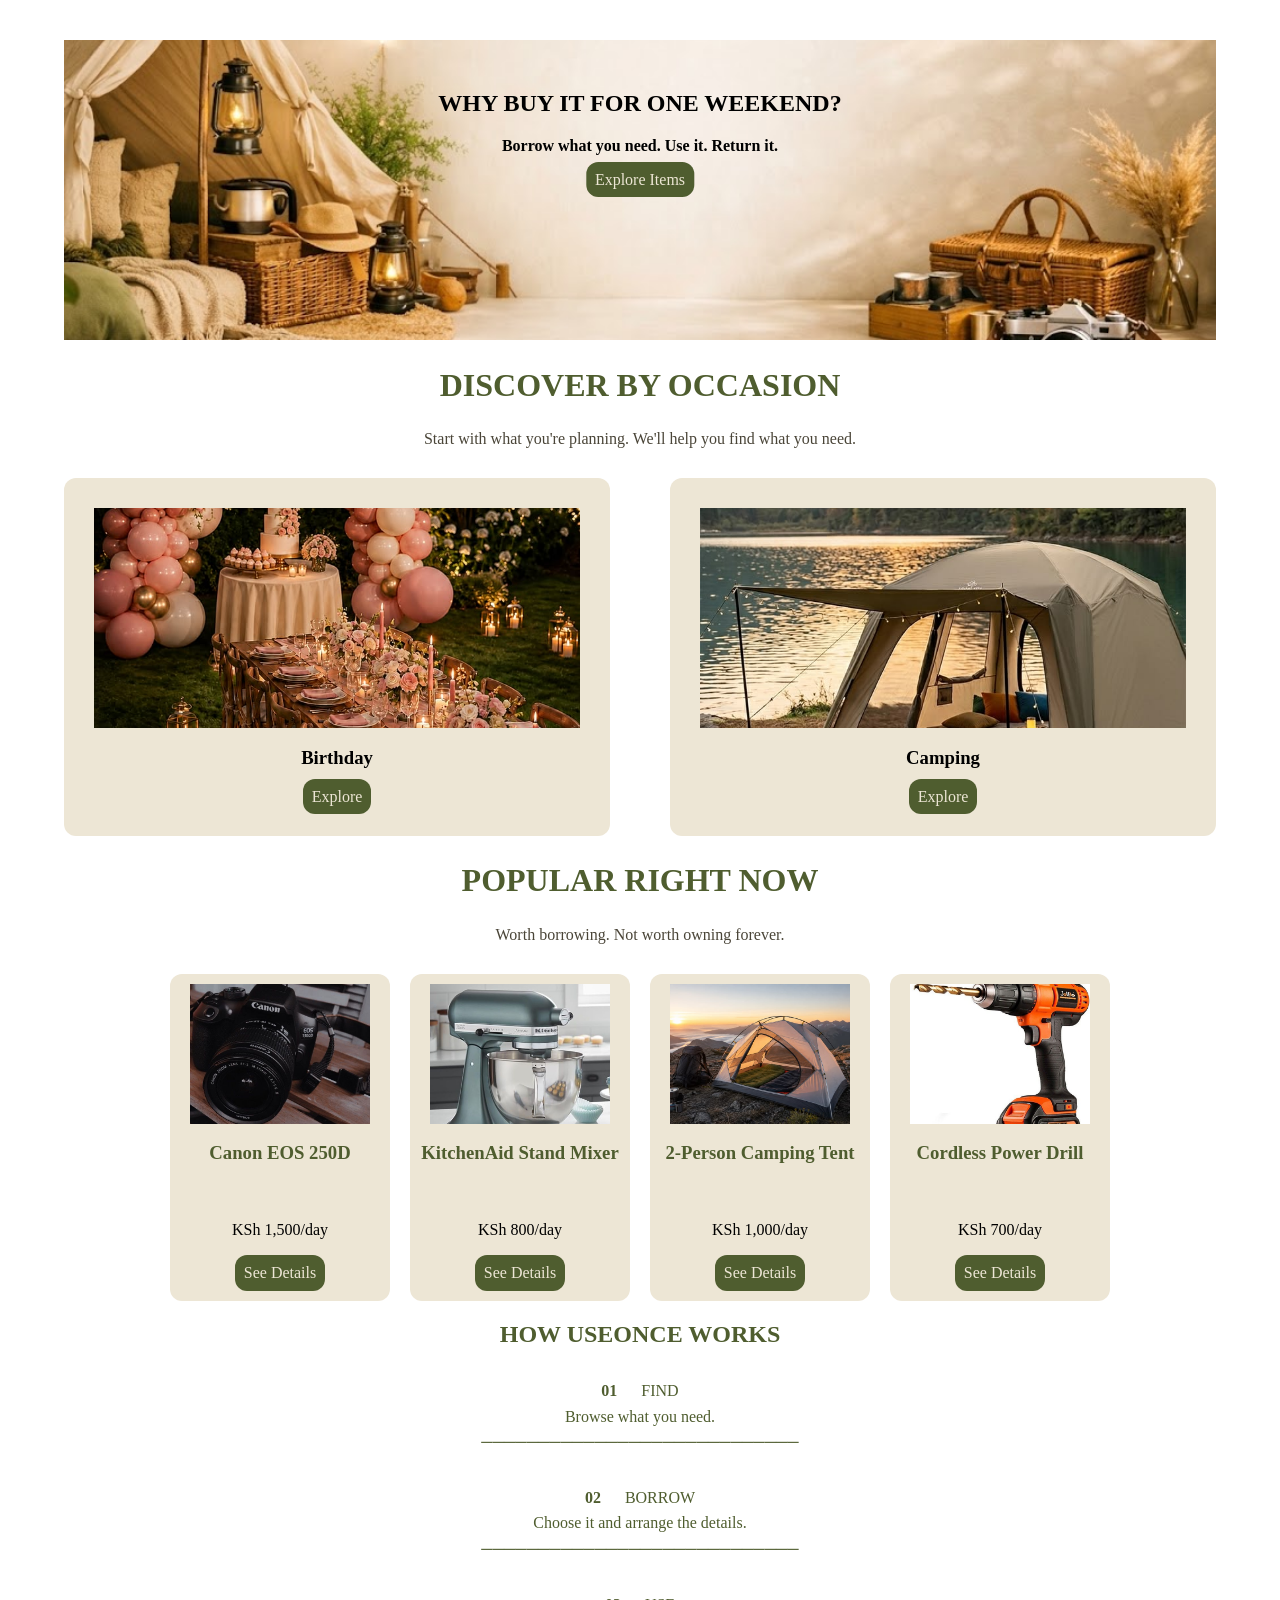
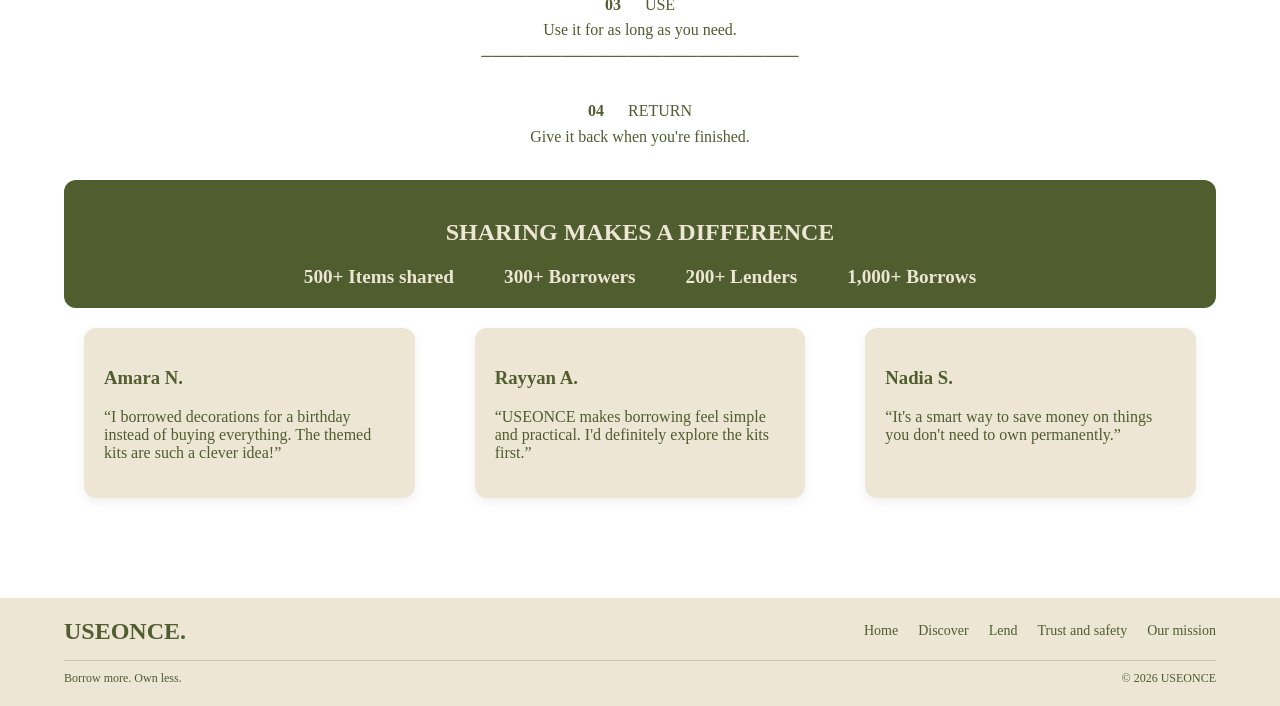
==== commit e80280bc: "Add my corrections" ====
--- a/index.html
+++ b/index.html
@@ -9,15 +9,7 @@
 
   <body>
     <header>
-      <nav>
-        <ul>
-          <li class="useonce"><a href="index.html">USEONCE</a></li>
-          <li><a href="explore.html">DISCOVER</a></li>
-          <li><a href="list-item.html">LEND</a></li>
-          <li><a href="Trust-and-safety.html">TRUST AND SAFETY</a></li>
-          <li><a href="Our-mission.html">OUR MISSION</a></li>
-        </ul>
-      </nav>
+      
     </header>
 
     <main>
@@ -29,7 +21,7 @@
         />
 
         <div class="hero-content">
-          <h2 class="imgone">WHY BUY IT FOR ONE WEEKEND?</h2>
+          <h1 class="imgone">WHY BUY IT FOR ONE WEEKEND?</h2>
           <p class="imgone">Borrow what you need. Use it. Return it.</p>
           <a class="jk" href="explore.html">Explore Items</a>
         </div>
@@ -153,6 +145,7 @@
         </div>
       </div>
     </main>
+      </body>
 
     <footer>
       <div class="footer-top">
@@ -172,5 +165,5 @@
         <p>© 2026 USEONCE</p>
       </div>
     </footer>
-  </body>
+
 </html>
--- a/style.css
+++ b/style.css
@@ -205,6 +205,7 @@
   color: #4f5d2f;
   padding: 20px 5%;
   margin-top: 40px;
+ 
 }
 
 .footer-top {
@@ -692,7 +693,7 @@
   border-radius: 12px;
   border: 1px solid #d8d0bc;
 }
-.item-grid{
+/* .item-grid{
   
  display:flex;
  flex-wrap: wrap;
@@ -701,7 +702,7 @@
  
   justify-content: center;
   align-items: center;
-}
+} */
 
 .canon,
 .mixer,
@@ -729,12 +730,10 @@
   background-color: #e8e9d9;
   padding: 12px;
   border-radius: 12px;
-  display: flex;
-  flex-direction: column;
-  align-items: center;
-  justify-content: space-between;
-  height: 550px;  
-  box-sizing: border-box;
+
+  
+ 
+
 }
 
 .card-items img {
@@ -1178,3 +1177,6 @@
   border: #3f4a25;
   border-radius: 12px;
 }
+.borrow.button {text-decoration: none; text-align: center; color: #4f5d2f; font-size: xx-large; font-weight: bolder;}
+.explore-h1 {text-align: center; font-family: Georgia, 'Times New Roman', Times, serif; color: #3f4a25;}
+.mission-h1 {color: #3f4a25; text-align: center;}
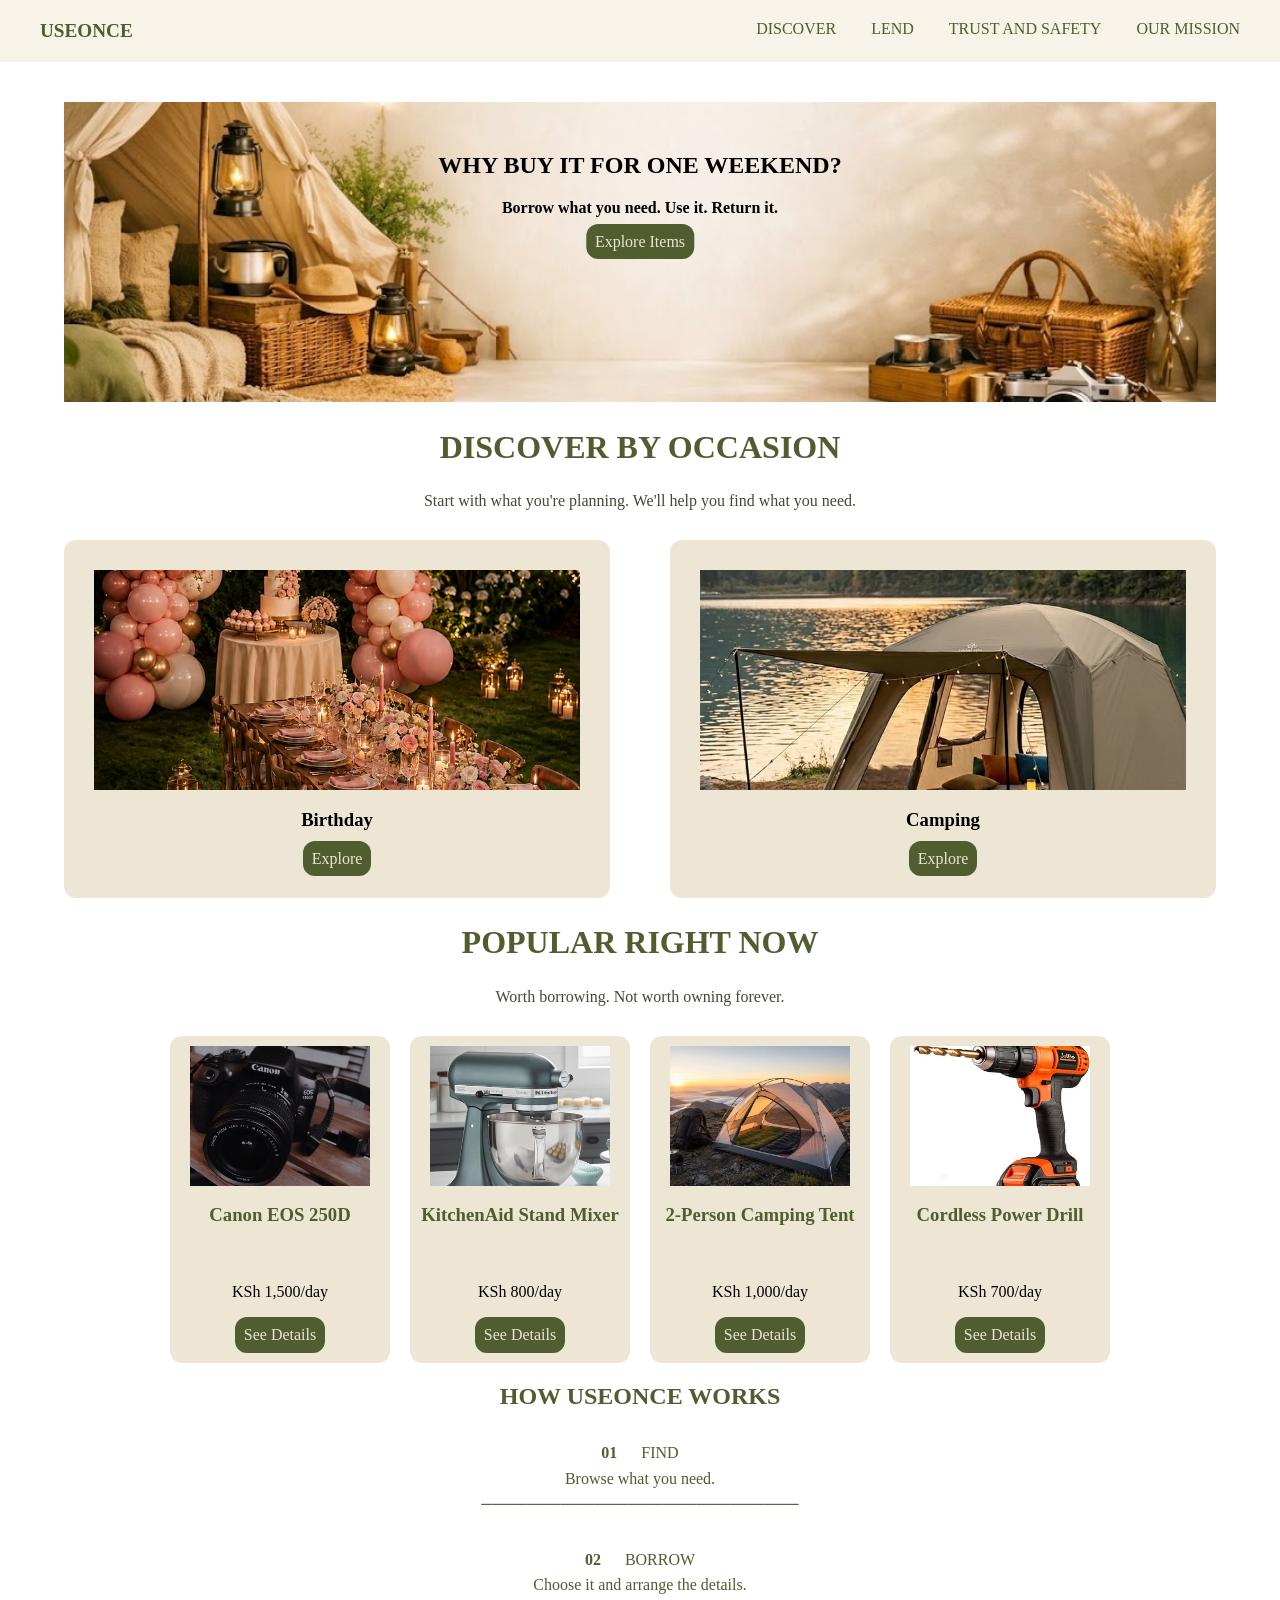
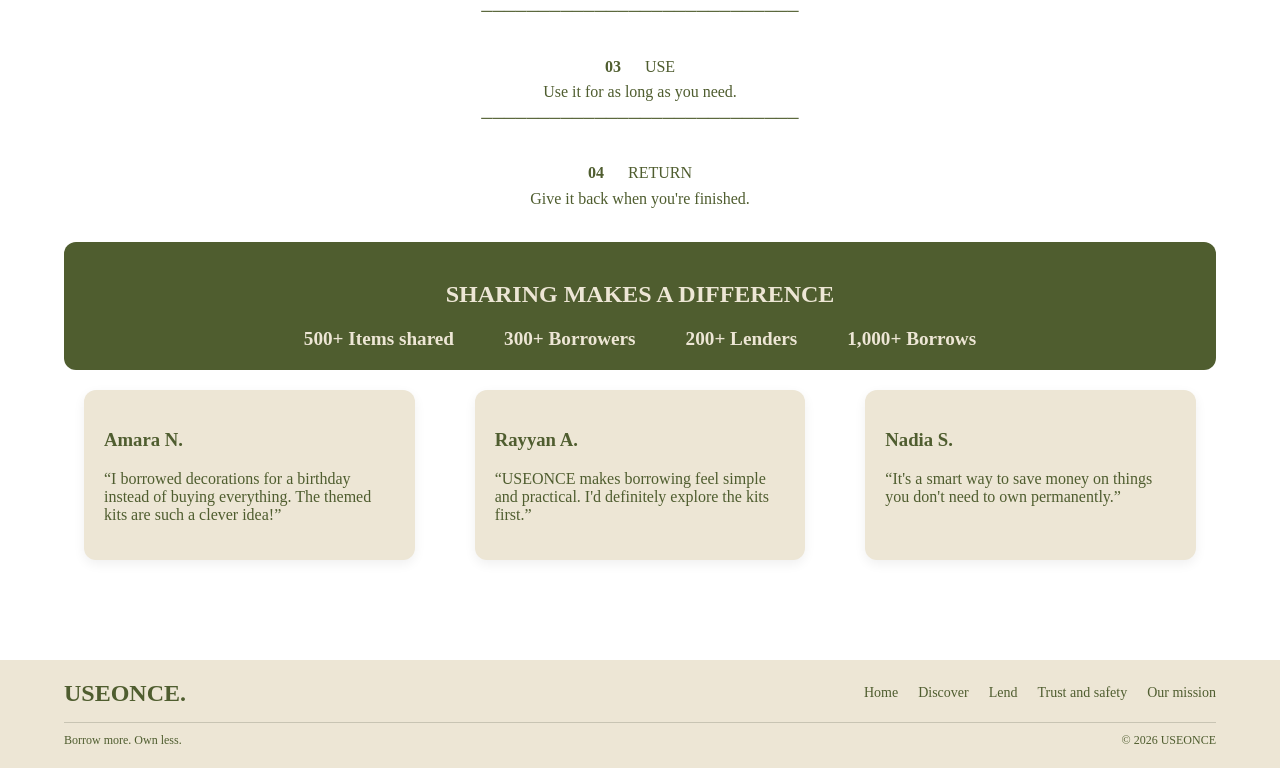
==== commit d677d4c4: "add my working screenshot" ====
--- a/index.html
+++ b/index.html
@@ -9,6 +9,15 @@
 
   <body>
     <header>
+       <nav>
+        <ul>
+          <li class="useonce"><a href="index.html">USEONCE</a></li>
+          <li><a href="explore.html">DISCOVER</a></li>
+          <li><a href="list-item.html">LEND</a></li>
+          <li><a href="Trust-and-safety.html">TRUST AND SAFETY</a></li>
+          <li><a href="Our-mission.html">OUR MISSION</a></li>
+        </ul>
+      </nav>
       
     </header>
 
--- a/style.css
+++ b/style.css
@@ -785,14 +785,18 @@
   align-items: center;
   gap: 20px;
   margin: 25px 0;
+  max-width: 100%;
+  flex-wrap: wrap;
+  
 }
 
 .pics img {
-  width: 100%;
+ max-width: 100%;
   height: 220px;
   object-fit: cover;
   border-radius: 12px;
-  flex: 1;
+  flex: 1 1 0;
+  min-width: 0;
 }
 .r {
   text-align: center;
@@ -844,6 +848,7 @@
   body {
     padding: 10px;
   }
+ {.pics {flex-direction: column;}}
 }
 .imgone {
   font-weight: bolder;
@@ -916,7 +921,7 @@
   padding: 9px;
   border-radius: 12px;
 }
-```css @media (max-width: 768px) {
+ @media (max-width: 768px) {
   main {
     width: 100%;
   }
